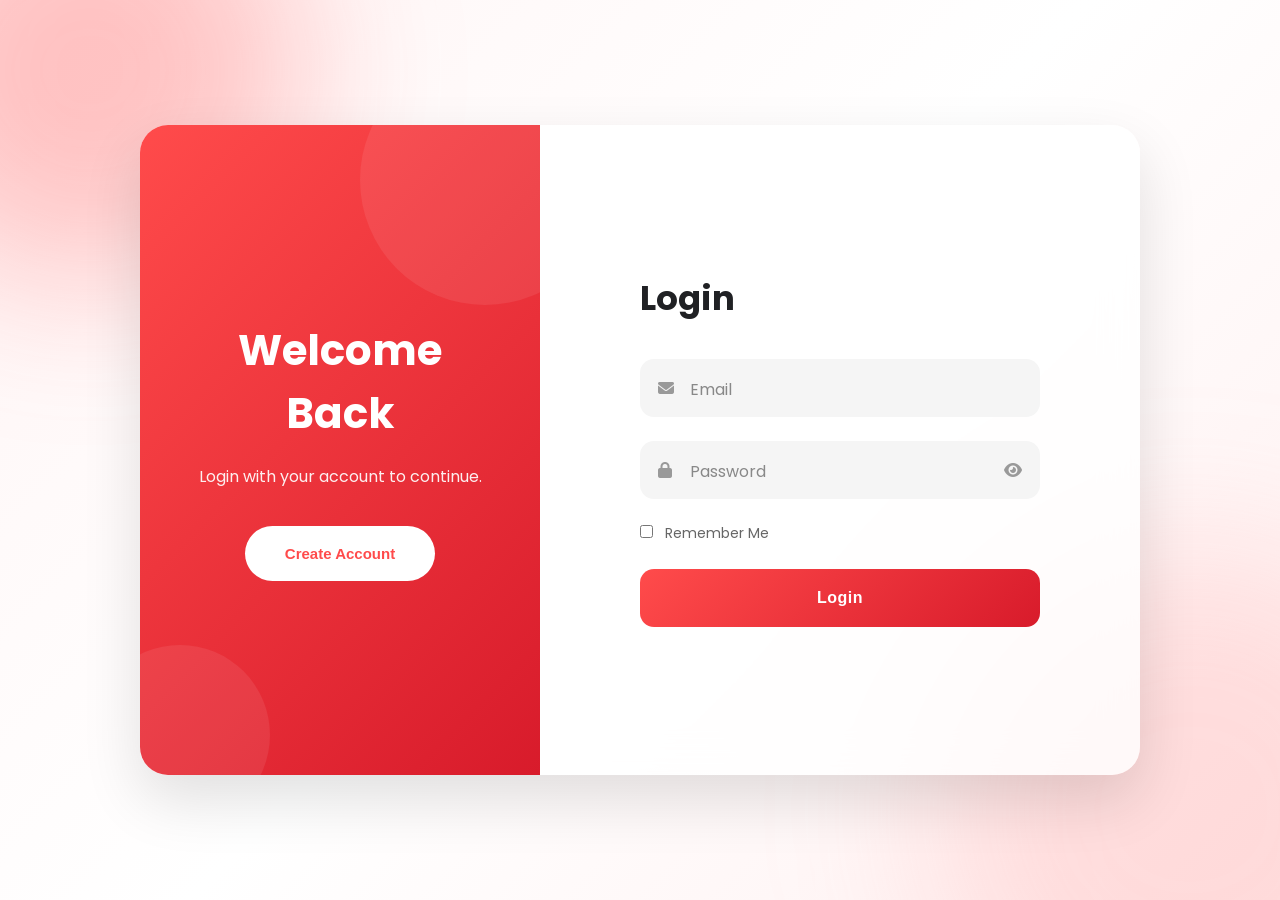
==== HTML,CSS,JS/dashboard.html @ 9bfda80f "first commit" ====
<!doctype html>
<html lang="en">
  <head>
    <meta charset="UTF-8" />

    <meta name="viewport" content="width=device-width, initial-scale=1.0" />

    <title>Dashboard</title>

    <link rel="stylesheet" href="dashboard.css" />

    <link rel="preconnect" href="https://fonts.googleapis.com" />

    <link rel="preconnect" href="https://fonts.gstatic.com" crossorigin />

    <link
      href="https://fonts.googleapis.com/css2?family=Poppins:wght@300;400;500;600;700&display=swap"
      rel="stylesheet"
    />

    <link
      rel="stylesheet"
      href="https://cdnjs.cloudflare.com/ajax/libs/font-awesome/6.7.2/css/all.min.css"
    />
  </head>

  <body>
    <!-- ===================== SIDEBAR ===================== -->

    <aside class="sidebar">
      <div class="logo">
        <i class="fa-solid fa-layer-group"></i>

        <h2>Auth UI</h2>
      </div>

      <ul>
        <li class="active">
          <i class="fa-solid fa-house"></i>

          <span>Dashboard</span>
        </li>

        <li>
          <i class="fa-solid fa-user"></i>

          <span>Profile</span>
        </li>

        <li>
          <i class="fa-solid fa-gear"></i>

          <span>Settings</span>
        </li>
      </ul>

      <button id="logoutBtn">
        <i class="fa-solid fa-right-from-bracket"></i>

        Logout
      </button>
    </aside>

    <!-- ===================== MAIN ===================== -->

    <main class="main">
      <!-- Top Bar -->

      <div class="topbar">
        <h1>
          Welcome,
          <span id="username"></span>
          👋
        </h1>
      </div>

      <!-- Statistics Cards -->

      <section class="cards">
        <div class="card">
          <i class="fa-solid fa-users"></i>

          <h2 id="usersCount">0</h2>

          <p>Total Users</p>
        </div>

        <div class="card">
          <i class="fa-solid fa-circle-check"></i>

          <h2>Active</h2>

          <p>Account Status</p>
        </div>

        <div class="card">
          <i class="fa-solid fa-calendar-days"></i>

          <h2 id="today"></h2>

          <p>Today's Date</p>
        </div>
      </section>

      <!-- User Information -->

      <section class="profile">
        <h2>User Information</h2>

        <p>
          <strong>Name:</strong>

          <span id="name"></span>
        </p>

        <p>
          <strong>Email:</strong>

          <span id="email"></span>
        </p>

        <p>
          <strong>User ID:</strong>

          <span id="userid"></span>
        </p>
      </section>
    </main>

    <script src="dashboard.js"></script>
    <!-- Logout Modal -->

    <div class="modal" id="logoutModal">
      <div class="modal-content">
        <div class="modal-icon">
          <i class="fa-solid fa-circle-check"></i>
        </div>

        <h2>Logged Out</h2>

        <p>You have been logged out successfully.</p>

        <button id="continueBtn">Continue</button>
      </div>
    </div>

    <script src="dashboard.js"></script>
  </body>
</html>
---- HTML,CSS,JS/dashboard.css ----
* {
  margin: 0;
  padding: 0;
  box-sizing: border-box;
  font-family: "Poppins", sans-serif;
}

:root {
  --primary: #ff3b3b;
  --bg: #f4f6fb;
  --white: #ffffff;
  --text: #222;
  --shadow: 0 10px 30px rgba(0, 0, 0, 0.08);
}

body {
  display: flex;
  background: var(--bg);
  min-height: 100vh;
}

/* ================= SIDEBAR ================= */

.sidebar {
  width: 260px;

  background: linear-gradient(180deg, #ff4b4b, #d61b2b);

  color: white;

  display: flex;

  flex-direction: column;

  padding: 25px;

  position: fixed;

  left: 0;
  top: 0;
  bottom: 0;
}

.logo {
  display: flex;

  align-items: center;

  gap: 10px;

  margin-bottom: 50px;
}

.logo i {
  font-size: 30px;
}

.sidebar ul {
  list-style: none;
}

.sidebar ul li {
  padding: 15px;

  margin-bottom: 10px;

  border-radius: 12px;

  cursor: pointer;

  transition: 0.3s;

  display: flex;

  align-items: center;

  gap: 12px;
}

.sidebar ul li:hover {
  background: rgba(255, 255, 255, 0.15);
}

.sidebar ul .active {
  background: white;

  color: var(--primary);
}

#logoutBtn {
  margin-top: auto;

  border: none;

  height: 50px;

  border-radius: 12px;

  cursor: pointer;

  background: white;

  color: var(--primary);

  font-weight: 600;

  transition: 0.3s;
}

#logoutBtn:hover {
  transform: translateY(-2px);
}

/* ================= MAIN ================= */

.main {
  margin-left: 260px;

  width: calc(100% - 260px);

  padding: 35px;
}

.topbar {
  display: flex;

  justify-content: space-between;

  align-items: center;

  margin-bottom: 35px;
}

.topbar h1 {
  color: var(--text);
}

/* ================= CARDS ================= */

.cards {
  display: grid;

  grid-template-columns: repeat(auto-fit, minmax(220px, 1fr));

  gap: 20px;
}

.card {
  background: white;

  padding: 25px;

  border-radius: 18px;

  box-shadow: var(--shadow);

  transition: 0.3s;
}

.card:hover {
  transform: translateY(-6px);
}

.card i {
  font-size: 40px;

  color: var(--primary);

  margin-bottom: 15px;
}

.card h2 {
  margin-bottom: 8px;
}

/* ================= PROFILE ================= */

.profile {
  margin-top: 35px;

  background: white;

  border-radius: 18px;

  padding: 30px;

  box-shadow: var(--shadow);
}

.profile h2 {
  margin-bottom: 20px;
}

.profile p {
  margin: 12px 0;

  font-size: 15px;
}

.profile span {
  font-weight: 600;

  color: var(--primary);
}

/* ================= MOBILE ================= */

@media (max-width: 900px) {
  .sidebar {
    position: relative;

    width: 100%;

    height: auto;
  }

  body {
    flex-direction: column;
  }

  .main {
    width: 100%;

    margin-left: 0;
  }
}

@media (max-width: 600px) {
  .main {
    padding: 20px;
  }

  .cards {
    grid-template-columns: 1fr;
  }

  .topbar h1 {
    font-size: 24px;
  }

  .logo h2 {
    font-size: 22px;
  }
}

/* ===========================
   LOGOUT MODAL
=========================== */

.modal {
  position: fixed;

  inset: 0;

  background: rgba(0, 0, 0, 0.45);

  backdrop-filter: blur(6px);

  display: flex;

  justify-content: center;

  align-items: center;

  opacity: 0;

  visibility: hidden;

  transition: 0.35s;

  z-index: 9999;
}

.modal.show {
  opacity: 1;

  visibility: visible;
}

.modal-content {
  width: 380px;

  max-width: 90%;

  background: white;

  border-radius: 20px;

  padding: 35px;

  text-align: center;

  transform: scale(0.8);

  transition: 0.35s;

  box-shadow: 0 25px 60px rgba(0, 0, 0, 0.18);
}

.modal.show .modal-content {
  transform: scale(1);
}

.modal-icon {
  width: 90px;

  height: 90px;

  margin: auto;

  border-radius: 50%;

  display: flex;

  justify-content: center;

  align-items: center;

  background: #22c55e;

  color: white;

  font-size: 42px;

  margin-bottom: 20px;
}

.modal-content h2 {
  margin-bottom: 10px;
}

.modal-content p {
  color: #777;

  margin-bottom: 30px;
}

.modal-content button {
  width: 100%;

  height: 50px;

  border: none;

  border-radius: 12px;

  background: #ff4b4b;

  color: white;

  font-size: 16px;

  font-weight: 600;

  cursor: pointer;

  transition: 0.3s;
}

.modal-content button:hover {
  background: #e53935;
}
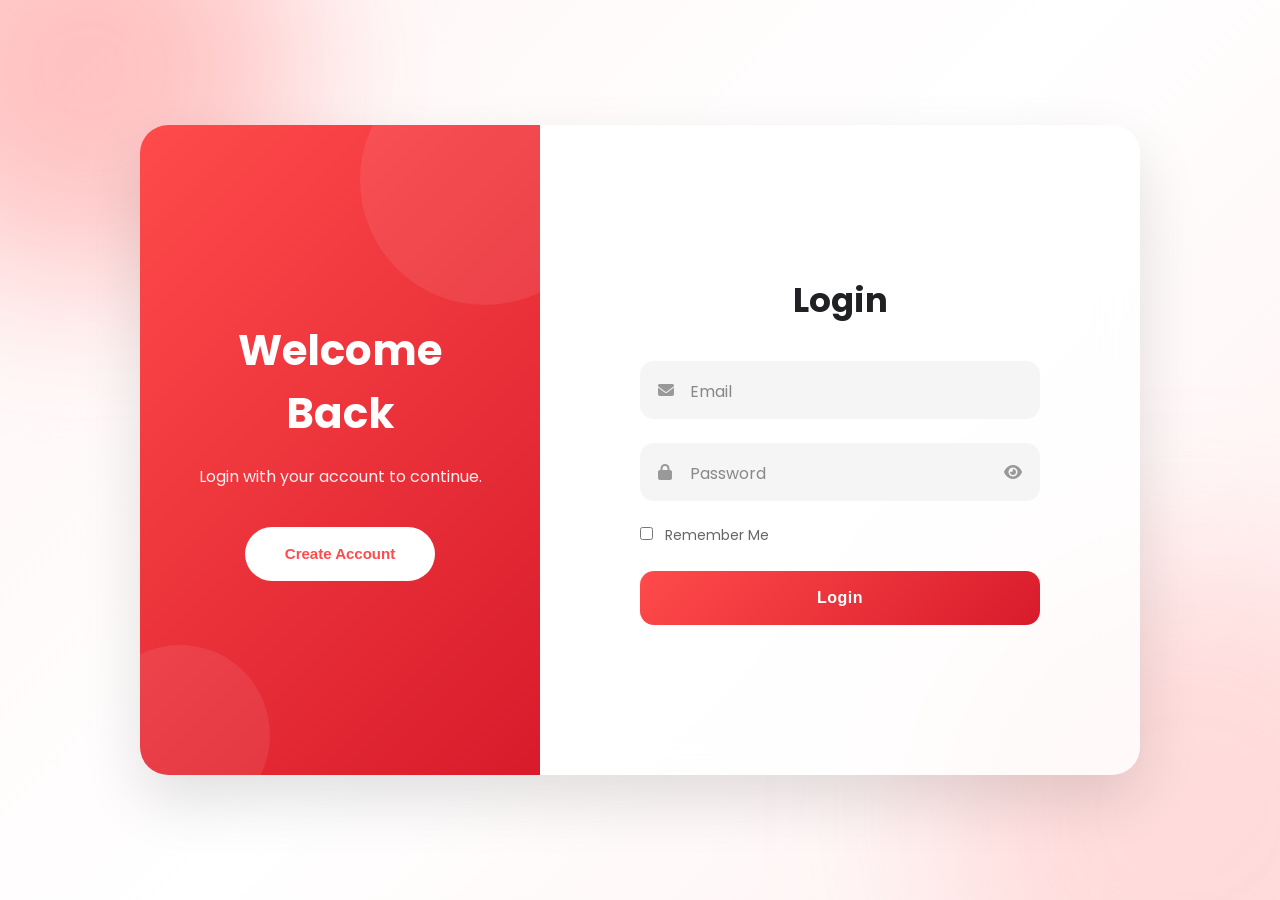
==== commit 679d80c4: "mb-res" ====
--- a/HTML,CSS,JS/dashboard.html
+++ b/HTML,CSS,JS/dashboard.html
@@ -67,11 +67,17 @@
       <!-- Top Bar -->
 
       <div class="topbar">
-        <h1>
-          Welcome,
-          <span id="username"></span>
-          👋
-        </h1>
+        <div class="topbar-left">
+          <button id="menuBtn" class="menu-btn" aria-label="Toggle menu">
+            <i class="fa-solid fa-bars"></i>
+          </button>
+
+          <h1>
+            Welcome,
+            <span id="username"></span>
+            👋
+          </h1>
+        </div>
       </div>
 
       <!-- Statistics Cards -->
@@ -127,7 +133,6 @@
       </section>
     </main>
 
-    <script src="dashboard.js"></script>
     <!-- Logout Modal -->
 
     <div class="modal" id="logoutModal">
@@ -144,6 +149,8 @@
       </div>
     </div>
 
+    <div class="overlay" id="overlay"></div>
+
     <script src="dashboard.js"></script>
   </body>
 </html>
--- a/HTML,CSS,JS/dashboard.css
+++ b/HTML,CSS,JS/dashboard.css
@@ -131,10 +131,50 @@
   margin-bottom: 35px;
 }
 
+.topbar-left {
+  display: flex;
+
+  align-items: center;
+
+  gap: 15px;
+}
+
 .topbar h1 {
   color: var(--text);
 }
 
+.menu-btn {
+  display: none;
+
+  width: 44px;
+
+  height: 44px;
+
+  border: none;
+
+  border-radius: 12px;
+
+  background: white;
+
+  color: var(--primary);
+
+  font-size: 18px;
+
+  cursor: pointer;
+
+  align-items: center;
+
+  justify-content: center;
+
+  box-shadow: var(--shadow);
+
+  transition: 0.3s;
+}
+
+.menu-btn:hover {
+  transform: translateY(-2px);
+}
+
 /* ================= CARDS ================= */
 
 .cards {
@@ -206,22 +246,62 @@
 /* ================= MOBILE ================= */
 
 @media (max-width: 900px) {
-  .sidebar {
-    position: relative;
-
-    width: 100%;
-
-    height: auto;
-  }
-
   body {
     flex-direction: column;
   }
 
+  .sidebar {
+    position: fixed;
+
+    width: 260px;
+
+    height: 100%;
+
+    transform: translateX(-100%);
+
+    transition: transform 0.35s ease;
+
+    z-index: 1001;
+  }
+
+  .sidebar.open {
+    transform: translateX(0);
+
+    box-shadow: 20px 0 50px rgba(0, 0, 0, 0.25);
+  }
+
+  .menu-btn {
+    display: flex;
+  }
+
   .main {
     width: 100%;
 
     margin-left: 0;
+  }
+
+  .overlay {
+    position: fixed;
+
+    inset: 0;
+
+    background: rgba(0, 0, 0, 0.45);
+
+    backdrop-filter: blur(4px);
+
+    opacity: 0;
+
+    visibility: hidden;
+
+    transition: 0.35s;
+
+    z-index: 1000;
+  }
+
+  .overlay.show {
+    opacity: 1;
+
+    visibility: visible;
   }
 }
 
@@ -230,16 +310,32 @@
     padding: 20px;
   }
 
+  .topbar {
+    margin-bottom: 25px;
+  }
+
+  .topbar h1 {
+    font-size: 20px;
+  }
+
   .cards {
     grid-template-columns: 1fr;
   }
 
-  .topbar h1 {
-    font-size: 24px;
+  .card {
+    padding: 20px;
+  }
+
+  .profile {
+    padding: 22px;
   }
 
   .logo h2 {
     font-size: 22px;
+  }
+
+  .modal-content {
+    padding: 28px 20px;
   }
 }
 
